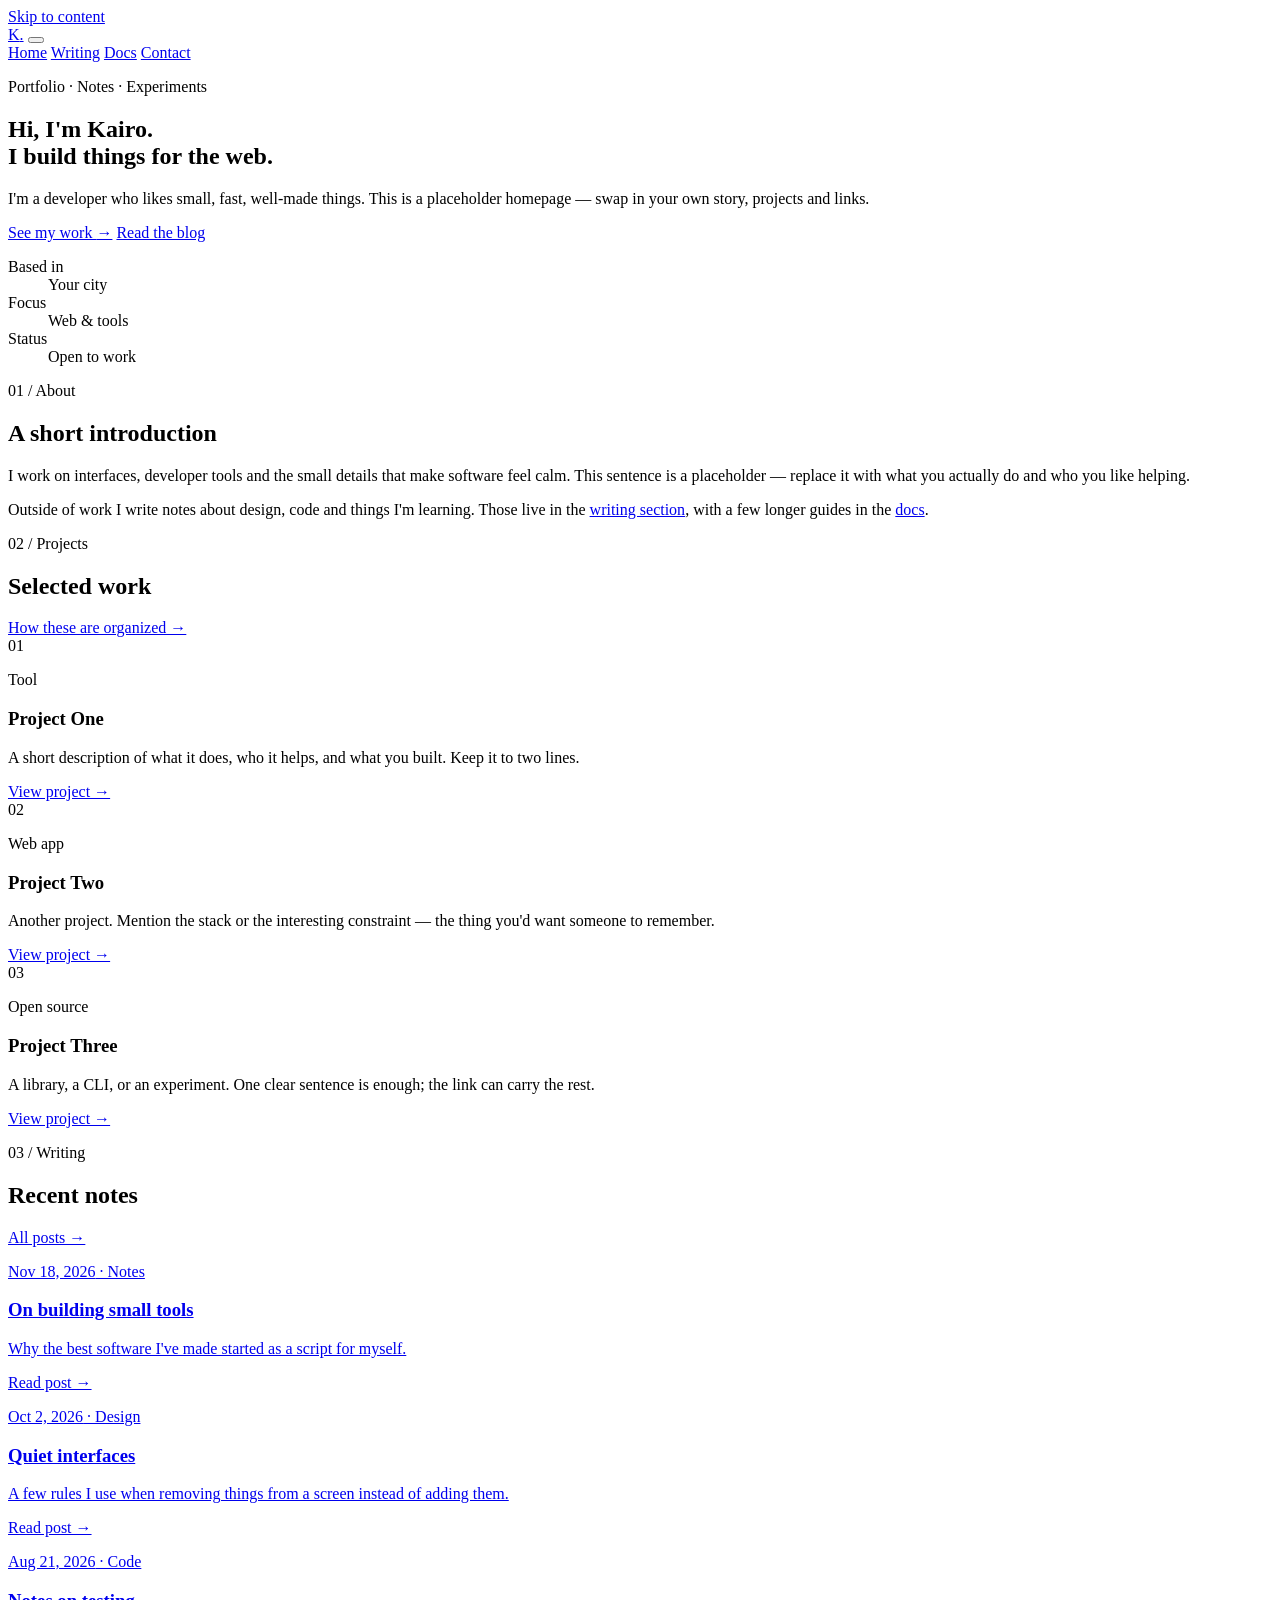
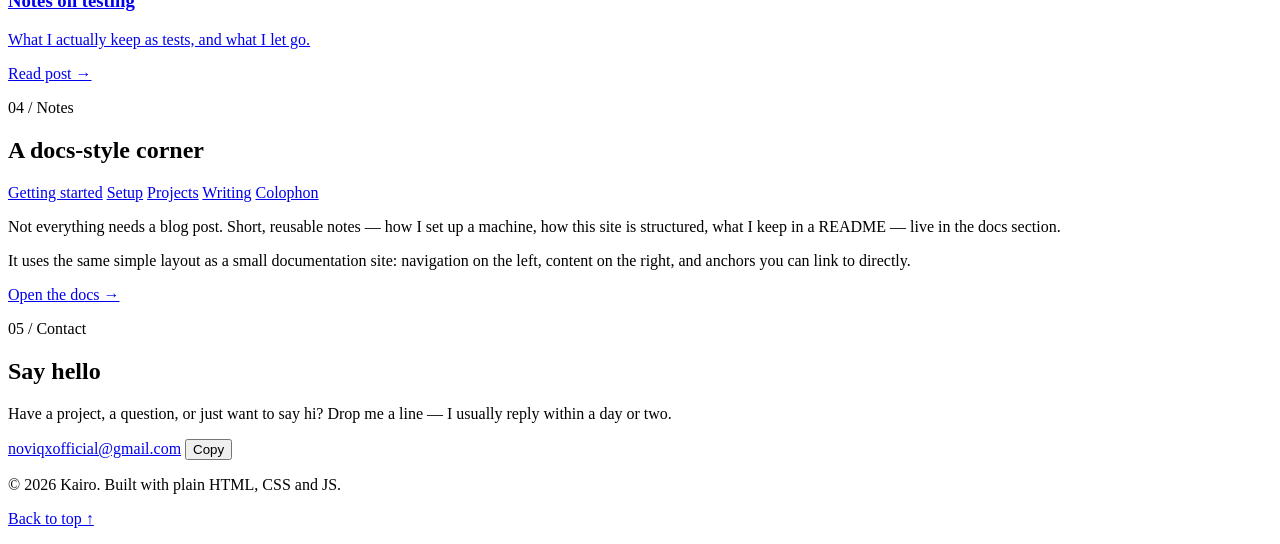
==== index.html @ 38330292 "Add index.html" ====
<!doctype html>
<html lang="en">
<head>
  <meta charset="utf-8">
  <meta name="viewport" content="width=device-width, initial-scale=1">
  <title>Kairo — Developer &amp; Writer</title>
  <meta name="description" content="A minimal personal portfolio with notes, writing and docs — placeholder content you can replace.">
  <link rel="stylesheet" href="css/style.css">
</head>
<body>
  <a class="skip-link" href="#main">Skip to content</a>

  <header class="site-header">
    <div class="wrap header-inner">
      <a class="brand" href="index.html" aria-label="Home">K<span class="brand-dot">.</span></a>
      <button class="nav-toggle" type="button" aria-expanded="false" aria-controls="site-nav" aria-label="Open navigation">
        <span></span><span></span><span></span>
      </button>
      <nav id="site-nav" class="site-nav" aria-label="Main navigation">
        <a href="index.html" aria-current="page">Home</a>
        <a href="blog.html">Writing</a>
        <a href="docs.html">Docs</a>
        <a href="#contact">Contact</a>
      </nav>
    </div>
  </header>

  <main id="main">
    <section class="hero wrap">
      <p class="eyebrow">Portfolio &middot; Notes &middot; Experiments</p>
      <h1>Hi, I'm <span class="accent">Kairo</span>.<br>I build things for the web.</h1>
      <p class="lede">I'm a developer who likes small, fast, well-made things. This is a placeholder homepage — swap in your own story, projects and links.</p>
      <div class="actions">
        <a class="btn primary" href="#projects">See my work <span aria-hidden="true">&rarr;</span></a>
        <a class="btn" href="blog.html">Read the blog</a>
      </div>
      <dl class="facts">
        <div><dt>Based in</dt><dd>Your city</dd></div>
        <div><dt>Focus</dt><dd>Web &amp; tools</dd></div>
        <div><dt>Status</dt><dd><span class="status-dot" aria-hidden="true"></span> Open to work</dd></div>
      </dl>
    </section>

    <section id="about" class="section wrap">
      <div class="section-head">
        <p class="kicker">01 / About</p>
        <h2>A short introduction</h2>
      </div>
      <div class="two-col">
        <p>I work on interfaces, developer tools and the small details that make software feel calm. This sentence is a placeholder — replace it with what you actually do and who you like helping.</p>
        <p>Outside of work I write notes about design, code and things I'm learning. Those live in the <a href="blog.html">writing section</a>, with a few longer guides in the <a href="docs.html">docs</a>.</p>
      </div>
    </section>

    <section id="projects" class="section wrap">
      <div class="section-head split">
        <div>
          <p class="kicker">02 / Projects</p>
          <h2>Selected work</h2>
        </div>
        <a class="text-link" href="docs.html#projects">How these are organized &rarr;</a>
      </div>
      <div class="card-grid">
        <article class="card">
          <div class="thumb thumb-a" aria-hidden="true"><span>01</span></div>
          <div class="card-body">
            <p class="tag">Tool</p>
            <h3>Project One</h3>
            <p>A short description of what it does, who it helps, and what you built. Keep it to two lines.</p>
            <a class="text-link" href="#">View project &rarr;</a>
          </div>
        </article>
        <article class="card">
          <div class="thumb thumb-b" aria-hidden="true"><span>02</span></div>
          <div class="card-body">
            <p class="tag">Web app</p>
            <h3>Project Two</h3>
            <p>Another project. Mention the stack or the interesting constraint — the thing you'd want someone to remember.</p>
            <a class="text-link" href="#">View project &rarr;</a>
          </div>
        </article>
        <article class="card">
          <div class="thumb thumb-c" aria-hidden="true"><span>03</span></div>
          <div class="card-body">
            <p class="tag">Open source</p>
            <h3>Project Three</h3>
            <p>A library, a CLI, or an experiment. One clear sentence is enough; the link can carry the rest.</p>
            <a class="text-link" href="#">View project &rarr;</a>
          </div>
        </article>
      </div>
    </section>

    <section id="writing" class="section wrap">
      <div class="section-head split">
        <div>
          <p class="kicker">03 / Writing</p>
          <h2>Recent notes</h2>
        </div>
        <a class="text-link" href="blog.html">All posts &rarr;</a>
      </div>
      <div class="post-grid">
        <a class="post-card" href="post.html">
          <p class="meta"><time datetime="2026-11-18">Nov 18, 2026</time> &middot; Notes</p>
          <h3>On building small tools</h3>
          <p>Why the best software I've made started as a script for myself.</p>
          <span class="read-more">Read post &rarr;</span>
        </a>
        <a class="post-card" href="post.html">
          <p class="meta"><time datetime="2026-10-02">Oct 2, 2026</time> &middot; Design</p>
          <h3>Quiet interfaces</h3>
          <p>A few rules I use when removing things from a screen instead of adding them.</p>
          <span class="read-more">Read post &rarr;</span>
        </a>
        <a class="post-card" href="post.html">
          <p class="meta"><time datetime="2026-08-21">Aug 21, 2026</time> &middot; Code</p>
          <h3>Notes on testing</h3>
          <p>What I actually keep as tests, and what I let go.</p>
          <span class="read-more">Read post &rarr;</span>
        </a>
      </div>
    </section>

    <section id="notes" class="section wrap">
      <div class="section-head">
        <p class="kicker">04 / Notes</p>
        <h2>A docs-style corner</h2>
      </div>
      <div class="docs-teaser">
        <aside class="docs-teaser-nav" aria-label="Section contents">
          <a href="docs.html#getting-started">Getting started</a>
          <a href="docs.html#setup">Setup</a>
          <a href="docs.html#projects">Projects</a>
          <a href="docs.html#writing">Writing</a>
          <a href="docs.html#colophon">Colophon</a>
        </aside>
        <div class="docs-teaser-body prose">
          <p>Not everything needs a blog post. Short, reusable notes — how I set up a machine, how this site is structured, what I keep in a README — live in the docs section.</p>
          <p>It uses the same simple layout as a small documentation site: navigation on the left, content on the right, and anchors you can link to directly.</p>
          <a class="btn" href="docs.html">Open the docs &rarr;</a>
        </div>
      </div>
    </section>

    <section id="contact" class="section wrap">
      <div class="section-head">
        <p class="kicker">05 / Contact</p>
        <h2>Say hello</h2>
      </div>
      <div class="contact-box">
        <div>
          <p>Have a project, a question, or just want to say hi? Drop me a line — I usually reply within a day or two.</p>
          <p class="contact-mail"><a href="mailto:noviqxofficial@gmail.com">noviqxofficial@gmail.com</a> <button type="button" class="copy-btn" data-copy="noviqxofficial@gmail.com" aria-label="Copy email address">Copy</button></p>
        </div>
      </div>
    </section>
  </main>

  <footer class="site-footer">
    <div class="wrap footer-inner">
      <p>&copy; <span data-year>2026</span> Kairo. Built with plain HTML, CSS and JS.</p>
      <p><a href="#main">Back to top &uarr;</a></p>
    </div>
  </footer>

  <script src="js/main.js" defer></script>
</body>
</html>
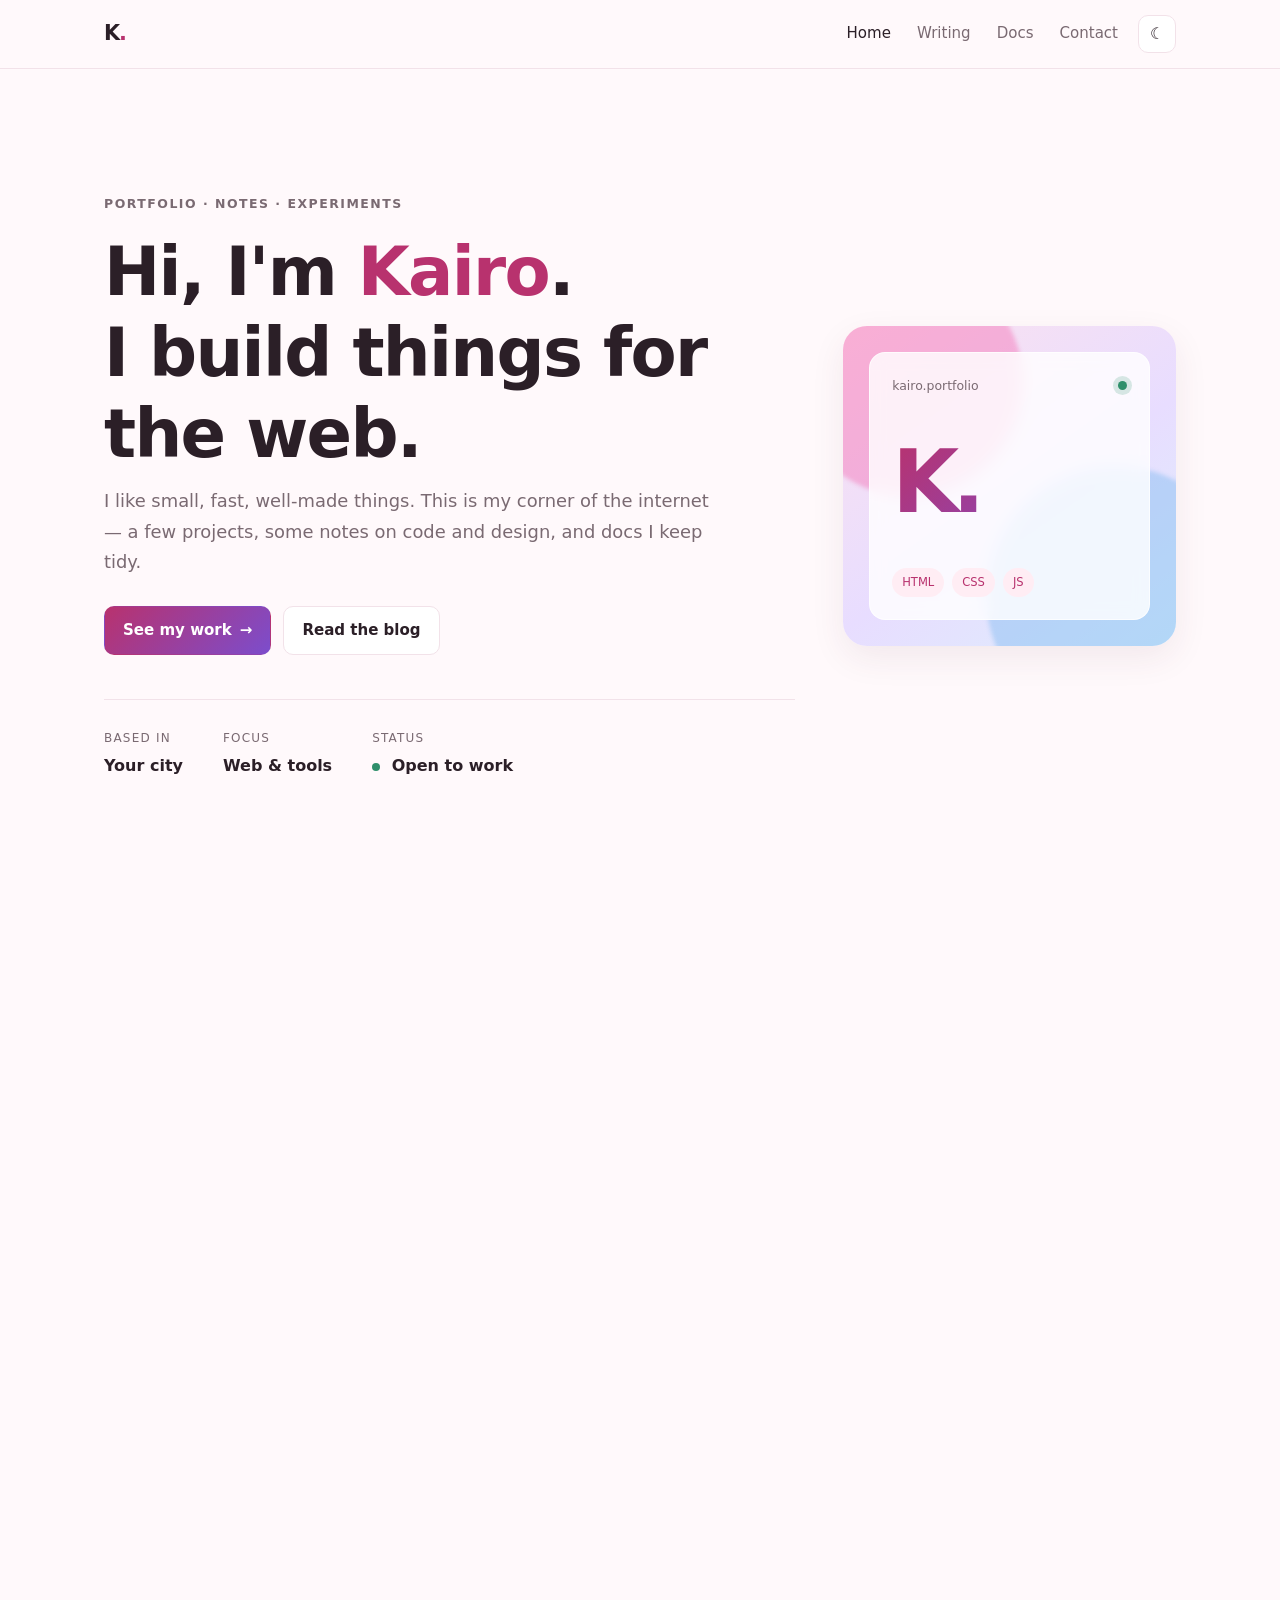
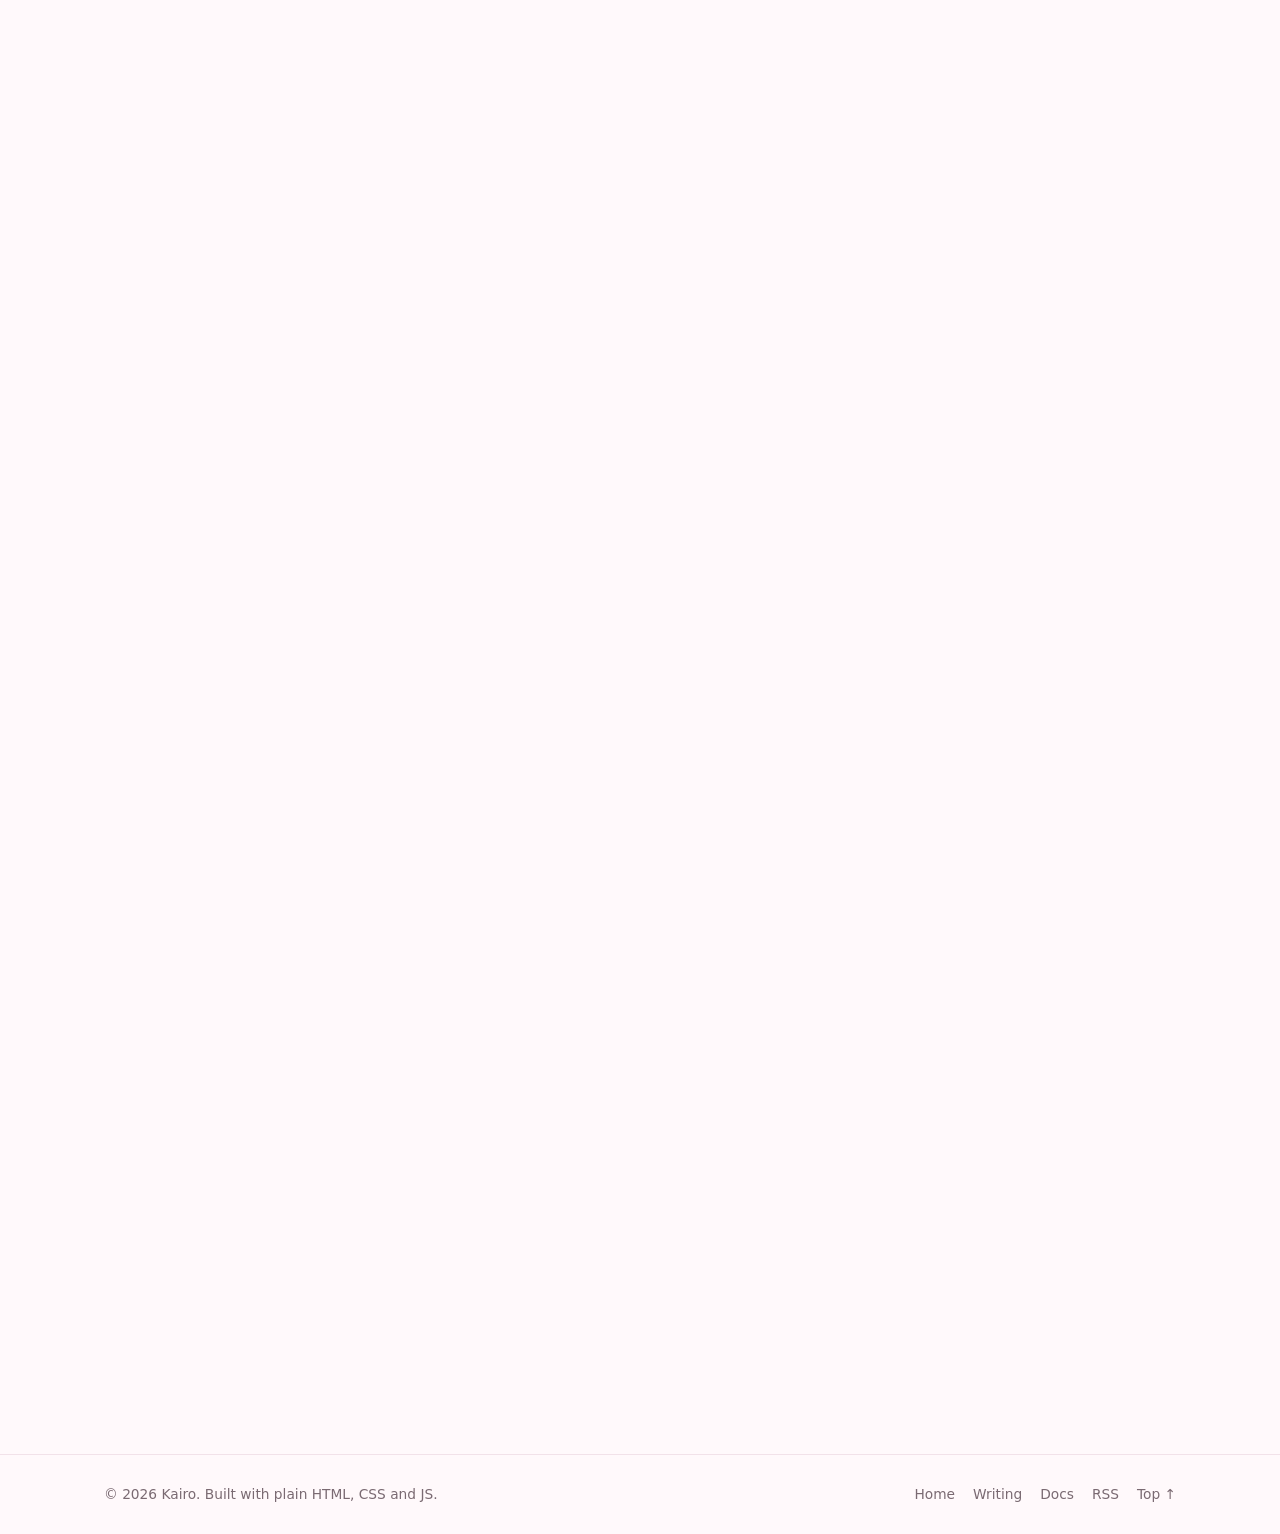
==== commit e77cb901: "Refresh site: index.html" ====
--- a/index.html
+++ b/index.html
@@ -3,9 +3,22 @@
 <head>
   <meta charset="utf-8">
   <meta name="viewport" content="width=device-width, initial-scale=1">
+  <meta name="theme-color" content="#fff9fb">
+  <link rel="icon" href="assets/icon.svg" type="image/svg+xml">
+  <link rel="alternate icon" href="assets/icon-192.png" sizes="192x192">
+  <link rel="manifest" href="manifest.webmanifest">
+  <meta name="sw-path" content="./sw.js">
   <title>Kairo — Developer &amp; Writer</title>
-  <meta name="description" content="A minimal personal portfolio with notes, writing and docs — placeholder content you can replace.">
+  <meta name="description" content="Kairo's personal portfolio: projects, short notes on code and design, and working docs. Built with plain HTML, CSS and JS.">
+  <meta property="og:type" content="website">
+  <meta property="og:site_name" content="Kairo">
+  <meta property="og:title" content="Kairo — Developer &amp; Writer">
+  <meta property="og:description" content="Projects, notes and working docs — a small, fast corner of the web.">
+  <meta property="og:url" content="https://mohitbishnoi7568-alt.github.io/kairo-portfolio/">
+  <meta property="og:image" content="https://mohitbishnoi7568-alt.github.io/kairo-portfolio/assets/og-preview.png">
+  <meta name="twitter:card" content="summary_large_image">
   <link rel="stylesheet" href="css/style.css">
+  <script type="application/ld+json">{"@context":"https://schema.org","@type":"Person","name":"Kairo","email":"mailto:noviqxofficial@gmail.com","url":"https://mohitbishnoi7568-alt.github.io/kairo-portfolio/"}</script>
 </head>
 <body>
   <a class="skip-link" href="#main">Skip to content</a>
@@ -13,49 +26,79 @@
   <header class="site-header">
     <div class="wrap header-inner">
       <a class="brand" href="index.html" aria-label="Home">K<span class="brand-dot">.</span></a>
-      <button class="nav-toggle" type="button" aria-expanded="false" aria-controls="site-nav" aria-label="Open navigation">
-        <span></span><span></span><span></span>
-      </button>
       <nav id="site-nav" class="site-nav" aria-label="Main navigation">
         <a href="index.html" aria-current="page">Home</a>
         <a href="blog.html">Writing</a>
         <a href="docs.html">Docs</a>
         <a href="#contact">Contact</a>
       </nav>
+      <div class="header-actions">
+        <button class="icon-button theme-toggle" id="theme-toggle" type="button" aria-label="Switch to dark theme" aria-pressed="false" title="Dark theme">☾</button>
+        <button class="nav-toggle" type="button" aria-expanded="false" aria-controls="site-nav" aria-label="Open navigation">
+          <span></span><span></span><span></span>
+        </button>
+      </div>
     </div>
   </header>
 
   <main id="main">
     <section class="hero wrap">
-      <p class="eyebrow">Portfolio &middot; Notes &middot; Experiments</p>
-      <h1>Hi, I'm <span class="accent">Kairo</span>.<br>I build things for the web.</h1>
-      <p class="lede">I'm a developer who likes small, fast, well-made things. This is a placeholder homepage — swap in your own story, projects and links.</p>
-      <div class="actions">
-        <a class="btn primary" href="#projects">See my work <span aria-hidden="true">&rarr;</span></a>
-        <a class="btn" href="blog.html">Read the blog</a>
-      </div>
-      <dl class="facts">
-        <div><dt>Based in</dt><dd>Your city</dd></div>
-        <div><dt>Focus</dt><dd>Web &amp; tools</dd></div>
-        <div><dt>Status</dt><dd><span class="status-dot" aria-hidden="true"></span> Open to work</dd></div>
-      </dl>
-    </section>
-
-    <section id="about" class="section wrap">
+      <div class="hero-grid">
+        <div>
+          <p class="eyebrow">Portfolio &middot; Notes &middot; Experiments</p>
+          <h1>Hi, I'm <span class="accent">Kairo</span>.<br>I build things for the web.</h1>
+          <p class="lede">I like small, fast, well-made things. This is my corner of the internet — a few projects, some notes on code and design, and docs I keep tidy.</p>
+          <div class="actions">
+            <a class="btn primary" href="#projects">See my work <span aria-hidden="true">&rarr;</span></a>
+            <a class="btn" href="blog.html">Read the blog</a>
+          </div>
+          <dl class="facts">
+            <div><dt>Based in</dt><dd>Your city</dd></div>
+            <div><dt>Focus</dt><dd>Web &amp; tools</dd></div>
+            <div><dt>Status</dt><dd><span class="status-dot" aria-hidden="true"></span> Open to work</dd></div>
+          </dl>
+        </div>
+        <div class="hero-art" aria-hidden="true">
+          <div class="hero-art-card">
+            <div class="hero-art-top"><span>kairo.portfolio</span><span class="hero-art-dot"></span></div>
+            <div class="hero-art-mark">K.</div>
+            <div class="hero-art-row"><span>HTML</span><span>CSS</span><span>JS</span></div>
+          </div>
+        </div>
+      </div>
+    </section>
+
+    <section id="about" class="section wrap reveal">
       <div class="section-head">
         <p class="kicker">01 / About</p>
         <h2>A short introduction</h2>
       </div>
       <div class="two-col">
-        <p>I work on interfaces, developer tools and the small details that make software feel calm. This sentence is a placeholder — replace it with what you actually do and who you like helping.</p>
-        <p>Outside of work I write notes about design, code and things I'm learning. Those live in the <a href="blog.html">writing section</a>, with a few longer guides in the <a href="docs.html">docs</a>.</p>
-      </div>
-    </section>
-
-    <section id="projects" class="section wrap">
+        <p>I work on interfaces, developer tools and the small details that make software feel calm. I care about things that load fast, respect your battery and don't get in the way.</p>
+        <p>Outside of work I write notes about design, code and whatever I'm learning. Those live in the <a href="blog.html">writing section</a>, with a few longer guides in the <a href="docs.html">docs</a>.</p>
+      </div>
+    </section>
+
+    <section id="skills" class="section wrap reveal">
+      <div class="section-head">
+        <p class="kicker">02 / Toolkit</p>
+        <h2>Things I work with</h2>
+      </div>
+      <div class="chips">
+        <span class="chip pink">Android</span>
+        <span class="chip lavender">Web apps</span>
+        <span class="chip peach">Termux</span>
+        <span class="chip mint">Clean UI</span>
+        <span class="chip sky">Developer tools</span>
+        <span class="chip pink">Plain HTML/CSS/JS</span>
+        <span class="chip lavender">Writing</span>
+      </div>
+    </section>
+
+    <section id="projects" class="section wrap reveal">
       <div class="section-head split">
         <div>
-          <p class="kicker">02 / Projects</p>
+          <p class="kicker">03 / Projects</p>
           <h2>Selected work</h2>
         </div>
         <a class="text-link" href="docs.html#projects">How these are organized &rarr;</a>
@@ -65,54 +108,54 @@
           <div class="thumb thumb-a" aria-hidden="true"><span>01</span></div>
           <div class="card-body">
             <p class="tag">Tool</p>
-            <h3>Project One</h3>
-            <p>A short description of what it does, who it helps, and what you built. Keep it to two lines.</p>
-            <a class="text-link" href="#">View project &rarr;</a>
+            <h3>Pocket Tools</h3>
+            <p>A small set of utilities that live on a phone and get out of the way. Built around one rule: open, do the thing, close.</p>
+            <a class="text-link" href="posts/small-tools.html">Read the story &rarr;</a>
           </div>
         </article>
         <article class="card">
           <div class="thumb thumb-b" aria-hidden="true"><span>02</span></div>
           <div class="card-body">
-            <p class="tag">Web app</p>
-            <h3>Project Two</h3>
-            <p>Another project. Mention the stack or the interesting constraint — the thing you'd want someone to remember.</p>
-            <a class="text-link" href="#">View project &rarr;</a>
+            <p class="tag">UI experiment</p>
+            <h3>Quiet UI Kit</h3>
+            <p>A collection of calm, readable interface patterns — fewer colours, better spacing, and motion only where it helps.</p>
+            <a class="text-link" href="posts/quiet-interfaces.html">Read the story &rarr;</a>
           </div>
         </article>
         <article class="card">
           <div class="thumb thumb-c" aria-hidden="true"><span>03</span></div>
           <div class="card-body">
-            <p class="tag">Open source</p>
-            <h3>Project Three</h3>
-            <p>A library, a CLI, or an experiment. One clear sentence is enough; the link can carry the rest.</p>
-            <a class="text-link" href="#">View project &rarr;</a>
+            <p class="tag">Notes</p>
+            <h3>Open Notes</h3>
+            <p>Short write-ups of things I figure out, kept in plain text so they stay searchable and easy to move around.</p>
+            <a class="text-link" href="posts/readme.html">Read the story &rarr;</a>
           </div>
         </article>
       </div>
     </section>
 
-    <section id="writing" class="section wrap">
+    <section id="writing" class="section wrap reveal">
       <div class="section-head split">
         <div>
-          <p class="kicker">03 / Writing</p>
+          <p class="kicker">04 / Writing</p>
           <h2>Recent notes</h2>
         </div>
         <a class="text-link" href="blog.html">All posts &rarr;</a>
       </div>
       <div class="post-grid">
-        <a class="post-card" href="post.html">
+        <a class="post-card" href="posts/small-tools.html">
           <p class="meta"><time datetime="2026-11-18">Nov 18, 2026</time> &middot; Notes</p>
           <h3>On building small tools</h3>
           <p>Why the best software I've made started as a script for myself.</p>
           <span class="read-more">Read post &rarr;</span>
         </a>
-        <a class="post-card" href="post.html">
+        <a class="post-card" href="posts/quiet-interfaces.html">
           <p class="meta"><time datetime="2026-10-02">Oct 2, 2026</time> &middot; Design</p>
           <h3>Quiet interfaces</h3>
           <p>A few rules I use when removing things from a screen instead of adding them.</p>
           <span class="read-more">Read post &rarr;</span>
         </a>
-        <a class="post-card" href="post.html">
+        <a class="post-card" href="posts/testing-notes.html">
           <p class="meta"><time datetime="2026-08-21">Aug 21, 2026</time> &middot; Code</p>
           <h3>Notes on testing</h3>
           <p>What I actually keep as tests, and what I let go.</p>
@@ -121,9 +164,21 @@
       </div>
     </section>
 
-    <section id="notes" class="section wrap">
-      <div class="section-head">
-        <p class="kicker">04 / Notes</p>
+    <section id="now" class="section wrap reveal">
+      <div class="section-head">
+        <p class="kicker">05 / Now</p>
+        <h2>Currently</h2>
+      </div>
+      <div class="now-grid">
+        <div class="now-card"><p class="now-label">Building</p><h3>Small tools</h3><p>Little utilities that solve one annoyance really well.</p></div>
+        <div class="now-card"><p class="now-label">Learning</p><h3>Quiet design</h3><p>Typography, spacing and the art of removing things.</p></div>
+        <div class="now-card"><p class="now-label">Open to</p><h3>Good ideas</h3><p>Collaborations, questions and honest feedback.</p></div>
+      </div>
+    </section>
+
+    <section id="notes" class="section wrap reveal">
+      <div class="section-head">
+        <p class="kicker">06 / Notes</p>
         <h2>A docs-style corner</h2>
       </div>
       <div class="docs-teaser">
@@ -142,16 +197,22 @@
       </div>
     </section>
 
-    <section id="contact" class="section wrap">
-      <div class="section-head">
-        <p class="kicker">05 / Contact</p>
+    <section id="contact" class="section wrap reveal">
+      <div class="section-head">
+        <p class="kicker">07 / Contact</p>
         <h2>Say hello</h2>
       </div>
       <div class="contact-box">
         <div>
           <p>Have a project, a question, or just want to say hi? Drop me a line — I usually reply within a day or two.</p>
           <p class="contact-mail"><a href="mailto:noviqxofficial@gmail.com">noviqxofficial@gmail.com</a> <button type="button" class="copy-btn" data-copy="noviqxofficial@gmail.com" aria-label="Copy email address">Copy</button></p>
-        </div>
+          <p class="form-note">The form on the right opens your email app with the message ready — nothing is stored here.</p>
+        </div>
+        <form id="contact-form" class="contact-form">
+          <label>Your name<input name="name" type="text" autocomplete="name" required placeholder="Kairo"></label>
+          <label>Message<textarea name="message" rows="4" required placeholder="What's on your mind?"></textarea></label>
+          <button class="btn primary" type="submit">Open in email app &rarr;</button>
+        </form>
       </div>
     </section>
   </main>
@@ -159,10 +220,14 @@
   <footer class="site-footer">
     <div class="wrap footer-inner">
       <p>&copy; <span data-year>2026</span> Kairo. Built with plain HTML, CSS and JS.</p>
-      <p><a href="#main">Back to top &uarr;</a></p>
+      <nav class="footer-links" aria-label="Footer">
+        <a href="index.html">Home</a><a href="blog.html">Writing</a><a href="docs.html">Docs</a><a href="feed.xml">RSS</a><a href="#main">Top &uarr;</a>
+      </nav>
     </div>
   </footer>
 
+  <button class="to-top" id="to-top" type="button" aria-label="Back to top" title="Back to top">&uarr;</button>
+  <div class="toast" id="toast" role="status" aria-live="polite"></div>
   <script src="js/main.js" defer></script>
 </body>
 </html>
--- a/css/style.css
+++ b/css/style.css
@@ -0,0 +1,355 @@
+/* Kairo — light pink + soft multi-colour theme, with a dark variant. No external assets. */
+:root {
+  --bg: #fff9fb;
+  --surface: #ffffff;
+  --text: #2b1f27;
+  --muted: #7a6a72;
+  --line: #f2e2e9;
+  --accent: #b8326e;
+  --accent-soft: #ffedf4;
+  --lavender: #7c4dcc;
+  --peach: #c2713a;
+  --mint: #2f8f6b;
+  --sky: #3f7fb8;
+  --shadow: 0 12px 34px rgba(90, 38, 65, .08);
+  --radius: 14px;
+  --wrap: 1120px;
+}
+[data-theme="dark"] {
+  --bg: #1b1418;
+  --surface: #251c22;
+  --text: #f8edf3;
+  --muted: #c4aeb9;
+  --line: #3b2c35;
+  --accent: #ff8dbc;
+  --accent-soft: #3a2431;
+  --lavender: #c4a3ff;
+  --peach: #ffb185;
+  --mint: #7fe0bb;
+  --sky: #93c9ff;
+  --shadow: 0 12px 34px rgba(0, 0, 0, .28);
+}
+
+*, *::before, *::after { box-sizing: border-box; }
+html { scroll-behavior: smooth; }
+body {
+  margin: 0;
+  background: var(--bg);
+  color: var(--text);
+  font-family: ui-sans-serif, system-ui, -apple-system, "Segoe UI", Roboto, Helvetica, Arial, sans-serif;
+  font-size: 16px;
+  line-height: 1.7;
+  -webkit-font-smoothing: antialiased;
+  transition: background-color .25s ease, color .25s ease;
+}
+h1, h2, h3 { line-height: 1.2; letter-spacing: -.025em; margin: 0 0 12px; }
+h1 { font-size: clamp(2.4rem, 6vw, 4.2rem); }
+h2 { font-size: clamp(1.6rem, 3.5vw, 2.2rem); }
+h3 { font-size: 1.15rem; }
+p { margin: 0 0 16px; }
+a { color: inherit; text-decoration: none; transition: color .15s ease; }
+a:hover { color: var(--accent); }
+:focus-visible { outline: 2px solid var(--accent); outline-offset: 3px; border-radius: 4px; }
+[hidden] { display: none !important; }
+time { color: var(--muted); }
+::selection { background: #f9c8dd; color: #2b1f27; }
+
+.wrap { max-width: var(--wrap); margin-inline: auto; padding-inline: 24px; }
+.accent { color: var(--accent); }
+.skip-link {
+  position: absolute; left: -9999px; top: 0; z-index: 100;
+  background: var(--text); color: var(--bg); padding: 10px 16px; border-radius: 0 0 8px 0;
+}
+.skip-link:focus { left: 0; color: var(--bg); }
+
+/* Header */
+.site-header {
+  position: sticky; top: 0; z-index: 30;
+  background: color-mix(in srgb, var(--bg) 92%, transparent);
+  backdrop-filter: blur(14px);
+  border-bottom: 1px solid var(--line);
+}
+.header-inner { display: flex; align-items: center; gap: 20px; min-height: 68px; }
+.brand { font-size: 1.3rem; font-weight: 750; letter-spacing: -.05em; }
+.brand-dot { color: var(--accent); }
+.site-nav { display: flex; align-items: center; gap: 26px; margin-left: auto; font-size: .94rem; }
+.site-nav a { color: var(--muted); }
+.site-nav a:hover, .site-nav a[aria-current="page"] { color: var(--text); }
+.header-actions { display: flex; align-items: center; gap: 8px; }
+.icon-button, .nav-toggle {
+  display: inline-flex; align-items: center; justify-content: center;
+  width: 38px; height: 38px; padding: 0; cursor: pointer;
+  background: var(--surface); color: var(--text);
+  border: 1px solid var(--line); border-radius: 10px;
+  font-size: 1rem; line-height: 1;
+}
+.icon-button:hover { color: var(--accent); border-color: var(--accent); }
+.nav-toggle { display: none; flex-direction: column; gap: 4px; }
+.nav-toggle span { display: block; width: 17px; height: 2px; background: var(--text); border-radius: 2px; }
+
+/* Reading progress */
+.progress { position: fixed; inset: 0 0 auto; height: 3px; z-index: 40; background: transparent; }
+.progress-bar { display: block; height: 100%; width: 0; background: linear-gradient(90deg, var(--accent), var(--lavender), var(--sky)); }
+
+/* Buttons and links */
+.eyebrow, .kicker {
+  margin: 0 0 18px; font-size: .78rem; font-weight: 650;
+  letter-spacing: .12em; text-transform: uppercase; color: var(--muted);
+}
+.kicker { color: var(--accent); }
+.lede { max-width: 620px; font-size: 1.12rem; color: var(--muted); }
+.actions { display: flex; flex-wrap: wrap; gap: 12px; margin: 28px 0 44px; }
+.btn {
+  display: inline-flex; align-items: center; justify-content: center; gap: 8px;
+  padding: 11px 18px; border: 1px solid var(--line); border-radius: 10px;
+  background: var(--surface); color: var(--text); font-size: .94rem; font-weight: 600;
+}
+.btn:hover { border-color: var(--accent); color: var(--accent); }
+.btn.primary {
+  background: linear-gradient(135deg, var(--accent), var(--lavender));
+  color: #fff; border-color: transparent;
+}
+.btn.primary:hover { background: linear-gradient(135deg, var(--lavender), var(--accent)); color: #fff; }
+.text-link { font-size: .92rem; font-weight: 600; color: var(--accent); }
+.text-link:hover { text-decoration: underline; }
+
+/* Hero */
+.hero { padding-top: clamp(68px, 11vw, 124px); padding-bottom: 32px; }
+.hero-grid { display: grid; grid-template-columns: minmax(0, 1.35fr) minmax(260px, .65fr); gap: 48px; align-items: center; }
+.hero-art {
+  position: relative; min-height: 320px; border-radius: 24px; overflow: hidden;
+  background: linear-gradient(145deg, #fde2ee, #e8ddff 55%, #dceffc);
+  box-shadow: var(--shadow);
+}
+[data-theme="dark"] .hero-art { background: linear-gradient(145deg, #4a2438, #342048 55%, #1e3242); }
+.hero-art::before, .hero-art::after {
+  content: ""; position: absolute; border-radius: 50%; filter: blur(2px);
+}
+.hero-art::before { width: 230px; height: 230px; left: -50px; top: -60px; background: rgba(244, 114, 182, .45); }
+.hero-art::after { width: 260px; height: 260px; right: -70px; bottom: -80px; background: rgba(122, 184, 240, .42); }
+.hero-art-card {
+  position: absolute; inset: 26px; z-index: 1;
+  display: flex; flex-direction: column; justify-content: space-between;
+  padding: 22px; border-radius: 16px;
+  background: color-mix(in srgb, var(--surface) 82%, transparent);
+  border: 1px solid color-mix(in srgb, var(--surface) 70%, transparent);
+  backdrop-filter: blur(8px);
+}
+.hero-art-top { display: flex; align-items: center; justify-content: space-between; font-size: .78rem; color: var(--muted); }
+.hero-art-dot { width: 9px; height: 9px; border-radius: 50%; background: var(--mint); box-shadow: 0 0 0 5px color-mix(in srgb, var(--mint) 18%, transparent); }
+.hero-art-mark { font-size: 5.4rem; font-weight: 800; line-height: 1; letter-spacing: -.08em; background: linear-gradient(135deg, var(--accent), var(--lavender)); -webkit-background-clip: text; background-clip: text; color: transparent; }
+.hero-art-row { display: flex; gap: 8px; flex-wrap: wrap; }
+.hero-art-row span { padding: 5px 10px; border-radius: 999px; font-size: .72rem; background: var(--accent-soft); color: var(--accent); }
+
+.facts { display: flex; flex-wrap: wrap; gap: 40px; margin: 0; padding-top: 28px; border-top: 1px solid var(--line); }
+.facts div { margin: 0; }
+.facts dt { font-size: .75rem; text-transform: uppercase; letter-spacing: .1em; color: var(--muted); }
+.facts dd { margin: 4px 0 0; font-weight: 600; }
+.status-dot { display: inline-block; width: 8px; height: 8px; margin-right: 6px; border-radius: 50%; background: var(--mint); }
+
+/* Sections */
+.section { padding-block: clamp(56px, 9vw, 92px); border-top: 1px solid var(--line); }
+.section-head { margin-bottom: 34px; }
+.section-head.split { display: flex; align-items: end; justify-content: space-between; gap: 20px; flex-wrap: wrap; }
+.two-col { display: grid; grid-template-columns: 1fr 1fr; gap: 40px; max-width: 900px; color: var(--muted); }
+.two-col p:last-child { margin-bottom: 0; }
+.card-grid, .post-grid { display: grid; grid-template-columns: repeat(3, 1fr); gap: 20px; }
+.card { overflow: hidden; background: var(--surface); border: 1px solid var(--line); border-radius: var(--radius); box-shadow: var(--shadow); }
+.card:hover { border-color: #f0c9da; transform: translateY(-2px); }
+.card { transition: transform .2s ease, border-color .2s ease; }
+.thumb { display: flex; align-items: flex-end; padding: 20px; height: 148px; color: rgba(255,255,255,.88); font-size: .8rem; font-weight: 700; }
+.thumb-a { background: linear-gradient(135deg, #f472b6, #a78bfa); }
+.thumb-b { background: linear-gradient(135deg, #fbbf8a, #f472a8); }
+.thumb-c { background: linear-gradient(135deg, #6ed4b0, #7ab8f0); }
+.card-body { padding: 22px; }
+.card-body p:last-of-type { color: var(--muted); font-size: .94rem; }
+.tag { display: inline-block; margin: 0 0 10px; padding: 3px 9px; background: var(--accent-soft); color: var(--accent); border-radius: 999px; font-size: .72rem; font-weight: 650; }
+.card:nth-child(2) .tag { background: #fff1e4; color: var(--peach); }
+.card:nth-child(3) .tag { background: #e6f7f1; color: var(--mint); }
+.post-card { display: block; padding: 24px; background: var(--surface); border: 1px solid var(--line); border-radius: var(--radius); box-shadow: var(--shadow); }
+.post-card:hover { border-color: var(--accent); }
+.post-card h3 { margin-top: 10px; }
+.post-card p:not(.meta) { color: var(--muted); font-size: .94rem; }
+.meta { margin: 0; font-size: .8rem; color: var(--muted); }
+.read-more, .read-time { font-size: .9rem; font-weight: 600; color: var(--accent); }
+.read-time { font-weight: 500; color: var(--muted); }
+
+/* Skills, now */
+.chips { display: flex; flex-wrap: wrap; gap: 10px; max-width: 820px; }
+.chip { padding: 7px 14px; border-radius: 999px; font-size: .86rem; font-weight: 600; border: 1px solid transparent; }
+.chip.pink { background: var(--accent-soft); color: var(--accent); }
+.chip.lavender { background: #f2ebff; color: var(--lavender); }
+.chip.peach { background: #fff1e4; color: var(--peach); }
+.chip.mint { background: #e6f7f1; color: var(--mint); }
+.chip.sky { background: #e8f2fc; color: var(--sky); }
+[data-theme="dark"] .chip.lavender { background: #332443; }
+[data-theme="dark"] .chip.peach { background: #3b2b23; }
+[data-theme="dark"] .chip.mint { background: #1f342e; }
+[data-theme="dark"] .chip.sky { background: #223444; }
+.now-grid { display: grid; grid-template-columns: repeat(3, 1fr); gap: 18px; }
+.now-card { padding: 24px; background: var(--surface); border: 1px solid var(--line); border-radius: var(--radius); }
+.now-card .now-label { font-size: .74rem; text-transform: uppercase; letter-spacing: .1em; color: var(--muted); }
+.now-card h3 { margin: 8px 0 6px; }
+.now-card p { color: var(--muted); font-size: .92rem; margin: 0; }
+
+/* Contact */
+.contact-box { display: flex; align-items: center; justify-content: space-between; gap: 40px; flex-wrap: wrap; padding: 32px; background: var(--surface); border: 1px solid var(--line); border-radius: var(--radius); box-shadow: var(--shadow); }
+.contact-box p:last-child { margin-bottom: 0; }
+.contact-mail { font-size: 1.25rem; font-weight: 650; letter-spacing: -.02em; }
+.copy-btn { margin-left: 6px; padding: 4px 9px; font-size: .72rem; font-weight: 650; color: var(--muted); background: var(--bg); border: 1px solid var(--line); border-radius: 6px; cursor: pointer; }
+.copy-btn:hover { color: var(--accent); border-color: var(--accent); }
+.contact-form { display: grid; gap: 12px; width: min(100%, 340px); }
+.contact-form label { display: grid; gap: 5px; font-size: .78rem; font-weight: 600; color: var(--muted); }
+.contact-form input, .contact-form textarea {
+  width: 100%; padding: 10px 12px; font: inherit; font-size: .92rem;
+  color: var(--text); background: var(--bg);
+  border: 1px solid var(--line); border-radius: 9px; resize: vertical;
+}
+.contact-form input:focus, .contact-form textarea:focus { border-color: var(--accent); outline: none; }
+.form-note { font-size: .78rem; color: var(--muted); margin: 0; }
+
+/* Blog listing */
+.page-head { padding-top: 72px; padding-bottom: 32px; }
+.page-head h1 { font-size: clamp(2.2rem, 5vw, 3.4rem); }
+.layout { display: grid; grid-template-columns: 240px minmax(0, 1fr); gap: 52px; padding-bottom: 100px; }
+.sidebar { align-self: start; position: sticky; top: 100px; }
+.sidebar h2, .toc h2, .docs-nav h2 { font-size: .75rem; text-transform: uppercase; letter-spacing: .12em; color: var(--muted); margin-bottom: 14px; }
+.filter-list { display: flex; flex-direction: column; gap: 4px; }
+.filter-btn { text-align: left; padding: 8px 12px; border: 0; border-radius: 8px; background: transparent; color: var(--muted); font: inherit; font-size: .92rem; cursor: pointer; }
+.filter-btn:hover { background: var(--surface); color: var(--text); }
+.filter-btn.active { background: var(--accent-soft); color: var(--accent); font-weight: 650; }
+.result-count { margin-top: 18px; padding-top: 14px; border-top: 1px solid var(--line); font-size: .82rem; color: var(--muted); }
+.search-box { position: relative; margin-bottom: 20px; }
+.search-input { width: 100%; padding: 10px 12px 10px 34px; font: inherit; font-size: .9rem; color: var(--text); background: var(--surface); border: 1px solid var(--line); border-radius: 9px; }
+.search-input:focus { border-color: var(--accent); outline: none; }
+.search-icon { position: absolute; left: 11px; top: 50%; transform: translateY(-50%); color: var(--muted); font-size: .9rem; }
+.search-hint { margin: 8px 0 0; font-size: .74rem; color: var(--muted); }
+.search-hint kbd { padding: 1px 5px; border: 1px solid var(--line); border-radius: 4px; background: var(--surface); font: inherit; }
+.post-list { display: flex; flex-direction: column; gap: 14px; }
+.list-item { position: relative; background: var(--surface); border: 1px solid var(--line); border-radius: var(--radius); }
+.list-item:hover { border-color: var(--accent); }
+.list-item-link { display: block; padding: 22px 60px 22px 26px; }
+.list-item h3 { margin: 8px 0 6px; }
+.list-item-link > p:last-child { margin: 0; color: var(--muted); font-size: .94rem; }
+.save-btn { position: absolute; top: 18px; right: 18px; width: 34px; height: 34px; border: 1px solid var(--line); border-radius: 9px; background: var(--bg); color: var(--muted); font-size: 1.05rem; cursor: pointer; }
+.save-btn:hover, .save-btn[aria-pressed="true"] { color: var(--accent); border-color: var(--accent); }
+.featured { display: inline-block; margin-left: 8px; padding: 2px 7px; border-radius: 999px; background: var(--accent-soft); color: var(--accent); font-size: .68rem; font-weight: 700; vertical-align: middle; }
+.empty-state { padding: 40px; text-align: center; color: var(--muted); border: 1px dashed var(--line); border-radius: var(--radius); }
+
+/* Article */
+.article-layout { display: grid; grid-template-columns: minmax(0, 1fr) 220px; gap: 56px; padding-bottom: 100px; }
+.article { max-width: 720px; }
+.article h1 { font-size: clamp(2rem, 4.5vw, 3rem); margin-bottom: 14px; }
+.article .byline { color: var(--muted); font-size: .88rem; margin-bottom: 36px; }
+.article h2 { margin-top: 44px; font-size: 1.4rem; display: flex; align-items: center; gap: 10px; }
+.article p, .article li { color: color-mix(in srgb, var(--text) 82%, var(--muted)); }
+.article code { padding: 2px 6px; background: var(--accent-soft); color: var(--accent); border-radius: 5px; font-size: .9em; }
+.article pre { position: relative; overflow-x: auto; padding: 18px 20px; background: #fdf4f8; border: 1px solid var(--line); border-radius: 10px; font-size: .88rem; }
+[data-theme="dark"] .article pre { background: #2a1e26; }
+.article pre code { padding: 0; background: none; color: inherit; }
+.article blockquote { margin: 30px 0; padding: 6px 0 6px 22px; border-left: 3px solid var(--accent); color: var(--muted); font-size: 1.08rem; }
+.anchor-copy { border: 0; background: transparent; color: var(--accent); font-size: .8rem; cursor: pointer; opacity: .55; }
+.anchor-copy:hover { opacity: 1; }
+.share-row { display: flex; gap: 10px; flex-wrap: wrap; margin: 36px 0 8px; }
+.share-btn { padding: 8px 14px; font: inherit; font-size: .86rem; font-weight: 600; color: var(--accent); background: var(--accent-soft); border: 1px solid transparent; border-radius: 9px; cursor: pointer; }
+.share-btn:hover { border-color: var(--accent); }
+.post-nav { display: grid; grid-template-columns: 1fr 1fr; gap: 14px; margin-top: 48px; padding-top: 28px; border-top: 1px solid var(--line); }
+.post-nav a { padding: 16px; background: var(--surface); border: 1px solid var(--line); border-radius: 11px; font-size: .9rem; }
+.post-nav a:last-child { text-align: right; }
+.post-nav span { display: block; font-size: .74rem; color: var(--muted); margin-bottom: 4px; }
+.toc { align-self: start; position: sticky; top: 100px; }
+.toc ul { list-style: none; margin: 0; padding: 0 0 0 16px; border-left: 2px solid var(--line); }
+.toc li { margin-bottom: 10px; }
+.toc a { font-size: .9rem; color: var(--muted); }
+.toc a.active { color: var(--accent); font-weight: 650; }
+.back-link { display: inline-block; margin-top: 36px; font-size: .92rem; color: var(--accent); }
+
+/* Docs */
+.docs-layout { display: grid; grid-template-columns: 240px minmax(0, 1fr); gap: 52px; padding-bottom: 100px; }
+.docs-nav { align-self: start; position: sticky; top: 100px; }
+.docs-nav ul { list-style: none; margin: 0; padding: 0; }
+.docs-nav a { display: block; padding: 7px 0; font-size: .92rem; color: var(--muted); }
+.docs-nav a:hover { color: var(--accent); }
+.docs-content { max-width: 760px; }
+.docs-content section { scroll-margin-top: 100px; }
+.docs-content h2 { margin-top: 40px; font-size: 1.5rem; scroll-margin-top: 100px; }
+.docs-content p, .docs-content li { color: color-mix(in srgb, var(--text) 82%, var(--muted)); }
+.docs-content ul { padding-left: 20px; }
+.docs-content li { margin-bottom: 8px; }
+.docs-content pre { position: relative; overflow-x: auto; padding: 16px 18px; background: var(--accent-soft); border-radius: 10px; font-size: .88rem; }
+.copy-code { position: absolute; top: 8px; right: 8px; padding: 3px 8px; font-size: .7rem; color: var(--accent); background: var(--surface); border: 1px solid var(--line); border-radius: 6px; cursor: pointer; }
+.note { padding: 18px 20px; background: linear-gradient(135deg, var(--accent-soft), #f6efff); border: 1px solid #f5d5e5; border-radius: 10px; font-size: .94rem; }
+[data-theme="dark"] .note { background: linear-gradient(135deg, #3a2431, #2e2440); border-color: var(--line); }
+.docs-teaser { display: grid; grid-template-columns: 220px 1fr; gap: 48px; }
+.docs-teaser-nav { display: flex; flex-direction: column; gap: 10px; padding-left: 16px; border-left: 2px solid var(--line); font-size: .92rem; }
+.docs-teaser-nav a { color: var(--muted); }
+.docs-teaser-nav a:hover { color: var(--accent); }
+.prose { max-width: 720px; color: color-mix(in srgb, var(--text) 82%, var(--muted)); }
+
+/* 404 */
+.error-page { padding-top: clamp(80px, 14vw, 150px); padding-bottom: 120px; text-align: center; }
+.error-code { font-size: clamp(6rem, 18vw, 11rem); font-weight: 800; line-height: 1; letter-spacing: -.08em; background: linear-gradient(135deg, var(--accent), var(--lavender), var(--sky)); -webkit-background-clip: text; background-clip: text; color: transparent; }
+.error-page .lede { margin-inline: auto; }
+.error-page .actions { justify-content: center; }
+
+/* Footer and floating UI */
+.site-footer { border-top: 1px solid var(--line); padding-block: 28px; font-size: .86rem; color: var(--muted); }
+.footer-inner { display: flex; justify-content: space-between; gap: 16px; flex-wrap: wrap; }
+.footer-inner p { margin: 0; }
+.footer-links { display: flex; gap: 18px; flex-wrap: wrap; }
+.to-top {
+  position: fixed; right: 20px; bottom: 20px; z-index: 25;
+  width: 42px; height: 42px; border-radius: 12px; cursor: pointer;
+  border: 1px solid var(--line); background: var(--surface); color: var(--accent);
+  box-shadow: var(--shadow); opacity: 0; pointer-events: none; transform: translateY(8px); transition: .2s ease;
+}
+.to-top.show { opacity: 1; pointer-events: auto; transform: none; }
+.toast {
+  position: fixed; left: 50%; bottom: 24px; z-index: 50; transform: translate(-50%, 12px);
+  padding: 10px 16px; border-radius: 10px; background: var(--text); color: var(--bg);
+  font-size: .86rem; opacity: 0; pointer-events: none; transition: .2s ease;
+}
+.toast.show { opacity: 1; transform: translate(-50%, 0); }
+
+/* Reveal on scroll */
+.reveal { opacity: 0; transform: translateY(14px); transition: opacity .55s ease, transform .55s ease; }
+.reveal.visible { opacity: 1; transform: none; }
+
+/* Responsive */
+@media (max-width: 900px) {
+  .hero-grid { grid-template-columns: 1fr; }
+  .hero-art { min-height: 240px; }
+}
+@media (max-width: 820px) {
+  .card-grid, .post-grid, .now-grid { grid-template-columns: 1fr 1fr; }
+  .layout, .article-layout, .docs-layout, .docs-teaser { grid-template-columns: 1fr; gap: 28px; }
+  .sidebar, .toc, .docs-nav, .docs-teaser-nav { position: static; }
+  .two-col { grid-template-columns: 1fr; gap: 16px; }
+  .toc { order: -1; }
+}
+@media (max-width: 620px) {
+  .wrap { padding-inline: 18px; }
+  .site-nav {
+    display: none; position: absolute; top: 68px; left: 0; right: 0;
+    flex-direction: column; align-items: stretch; gap: 0; margin: 0; padding: 10px 18px 18px;
+    background: var(--surface); border-bottom: 1px solid var(--line);
+  }
+  .site-nav.open { display: flex; }
+  .site-nav a { padding: 10px 0; }
+  .nav-toggle { display: inline-flex; }
+  .card-grid, .post-grid, .now-grid { grid-template-columns: 1fr; }
+  .facts { gap: 24px; }
+  .contact-box { padding: 24px; }
+  .contact-form { width: 100%; }
+  .post-nav { grid-template-columns: 1fr; }
+}
+@media (prefers-reduced-motion: reduce) {
+  html { scroll-behavior: auto; }
+  *, *::before, *::after { transition-duration: .01ms !important; animation-duration: .01ms !important; }
+  .reveal { opacity: 1; transform: none; }
+}
+@media print {
+  .site-header, .site-footer, .nav-toggle, .theme-toggle, .copy-btn, .toc, .sidebar, .to-top, .toast, .share-row, .post-nav, .progress { display: none !important; }
+  body { background: #fff; color: #000; }
+  .card, .post-card, .now-card { box-shadow: none; break-inside: avoid; }
+}
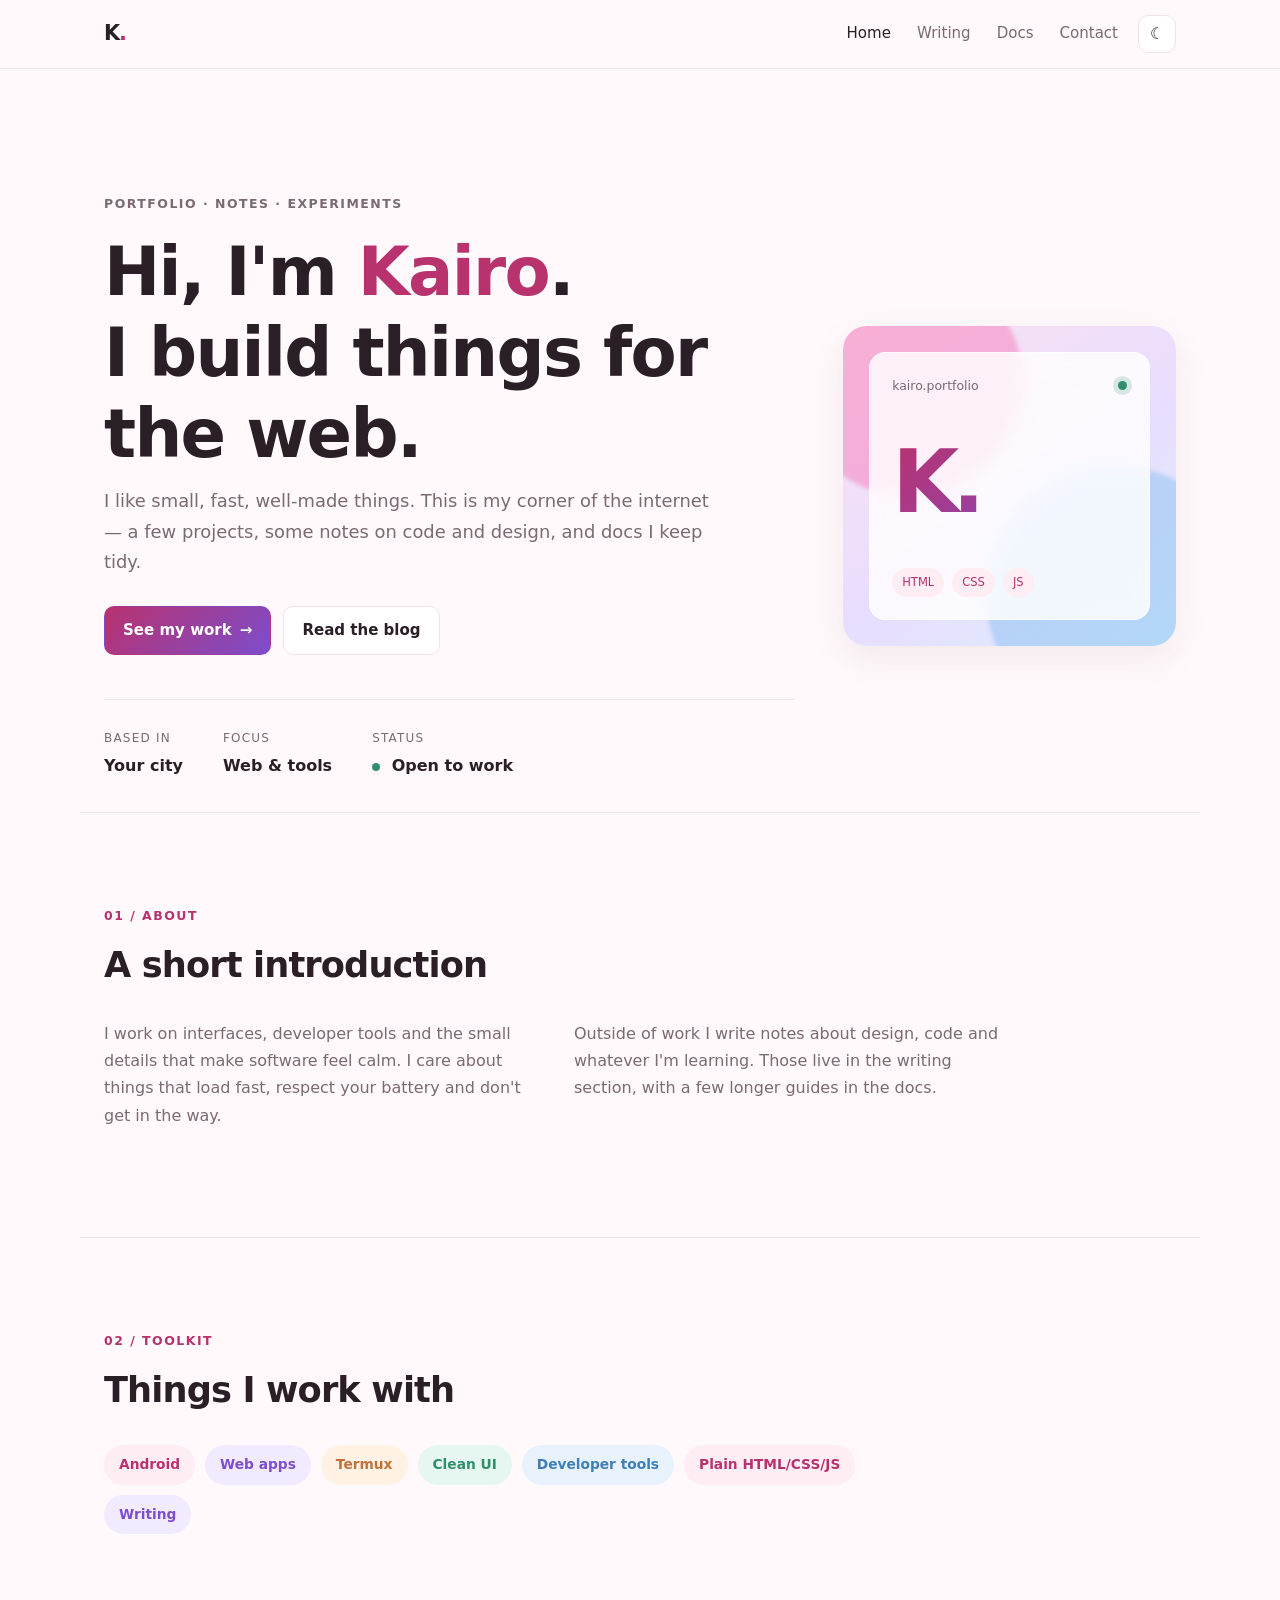
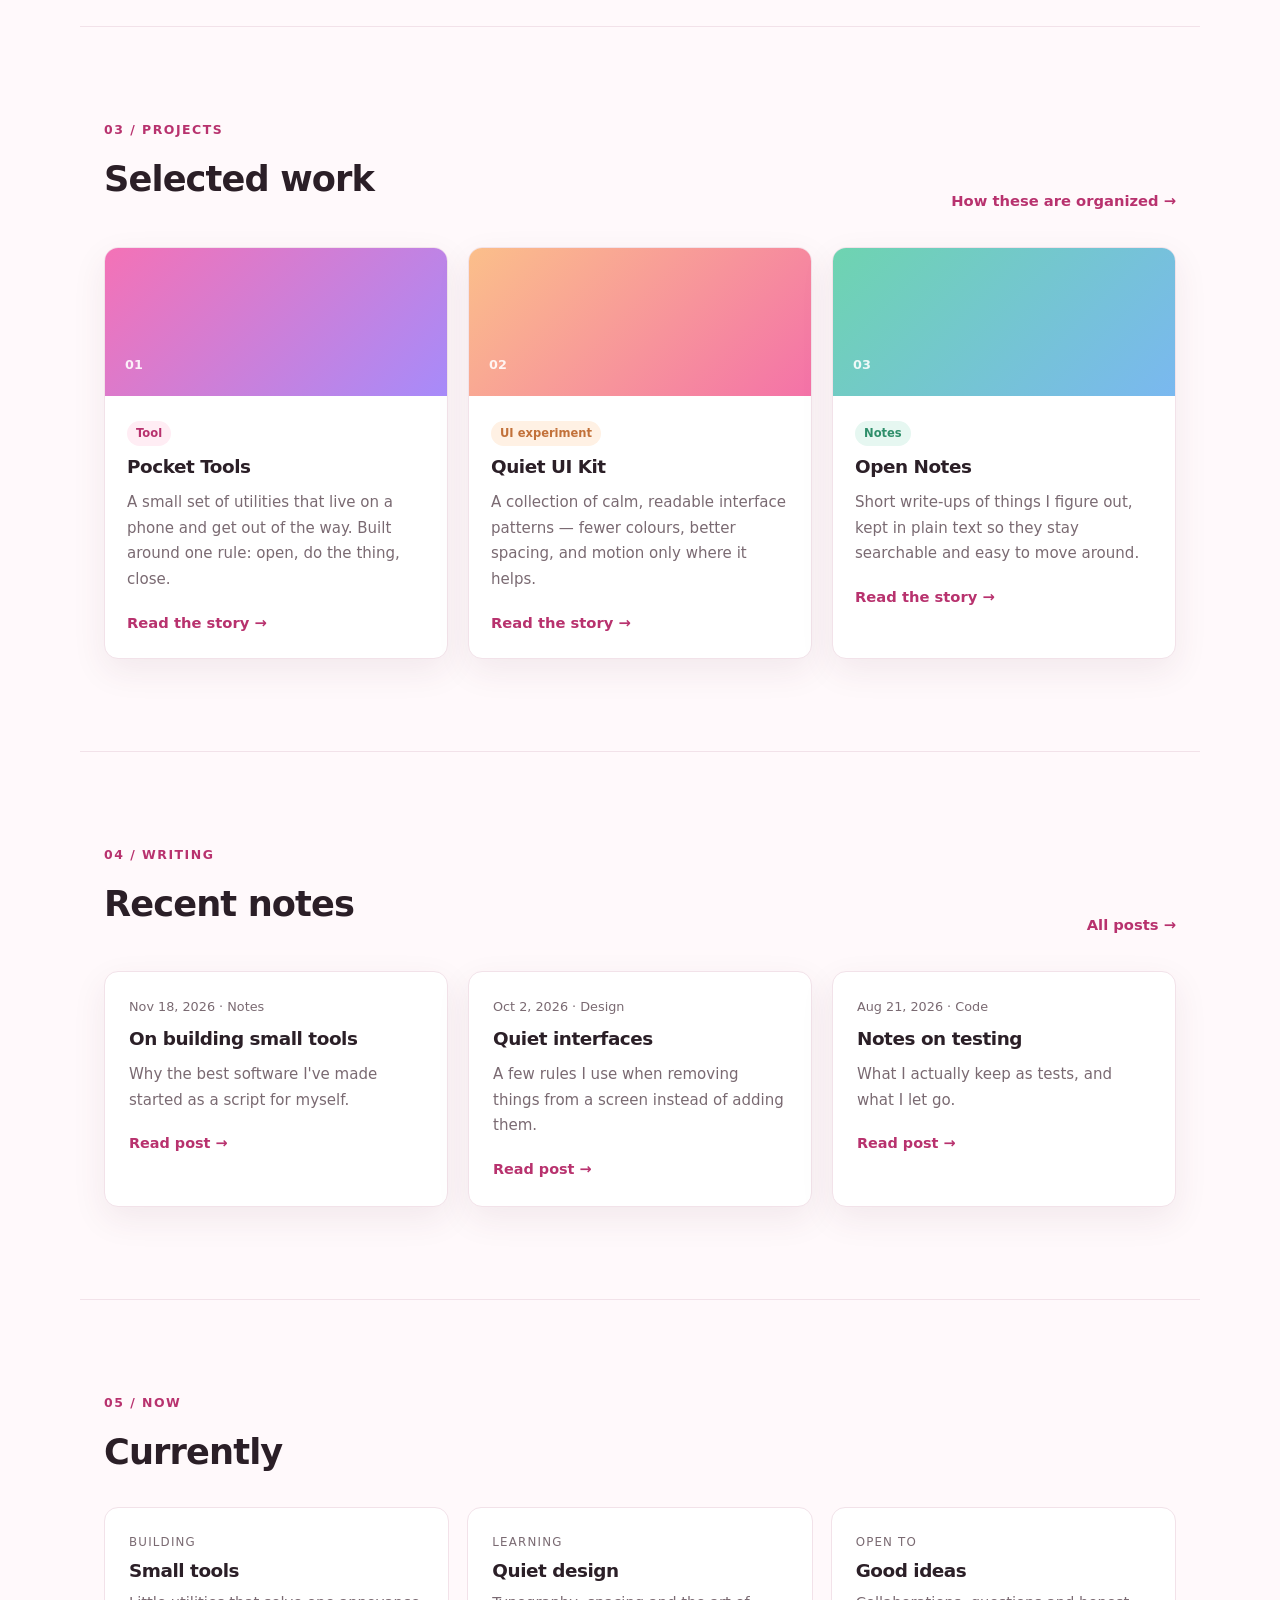
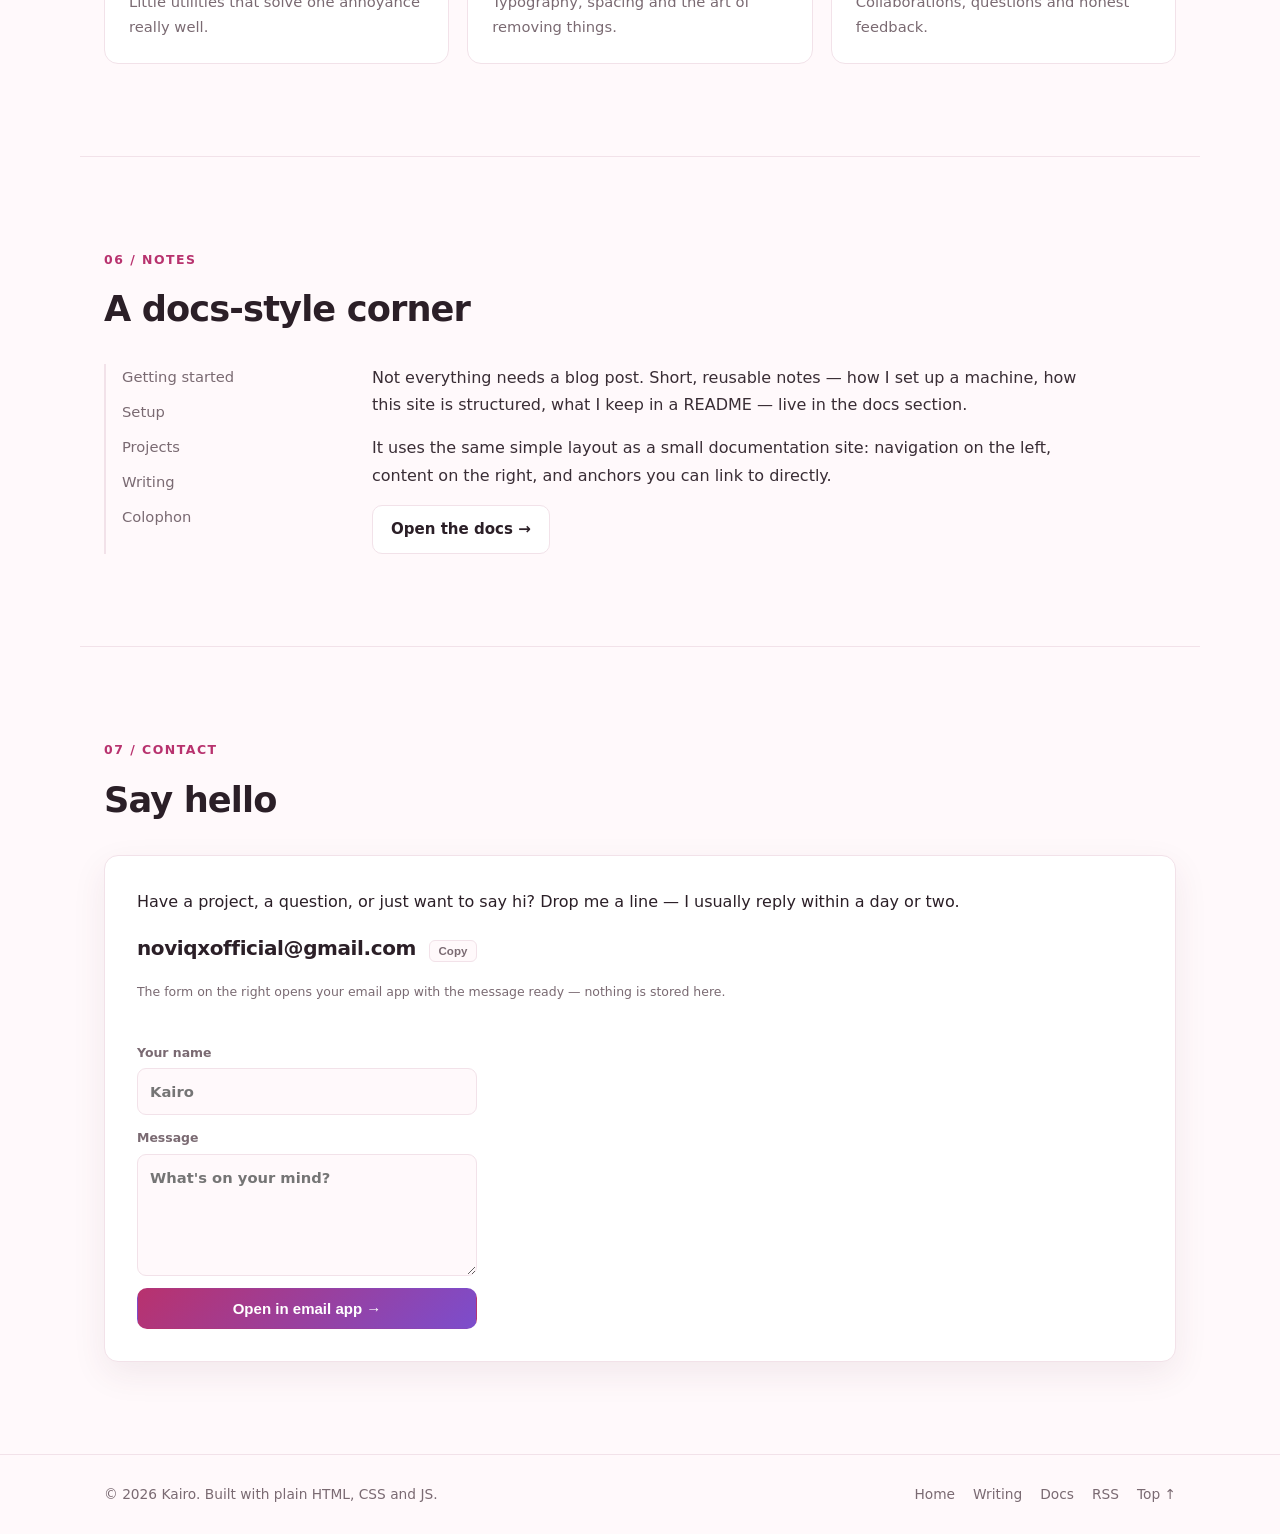
==== commit ce9931ed: "Add Kairo assistant widget: index.html" ====
--- a/index.html
+++ b/index.html
@@ -229,5 +229,6 @@
   <button class="to-top" id="to-top" type="button" aria-label="Back to top" title="Back to top">&uarr;</button>
   <div class="toast" id="toast" role="status" aria-live="polite"></div>
   <script src="js/main.js" defer></script>
+  <script src="kairo-assistant.js" defer></script>
 </body>
 </html>
